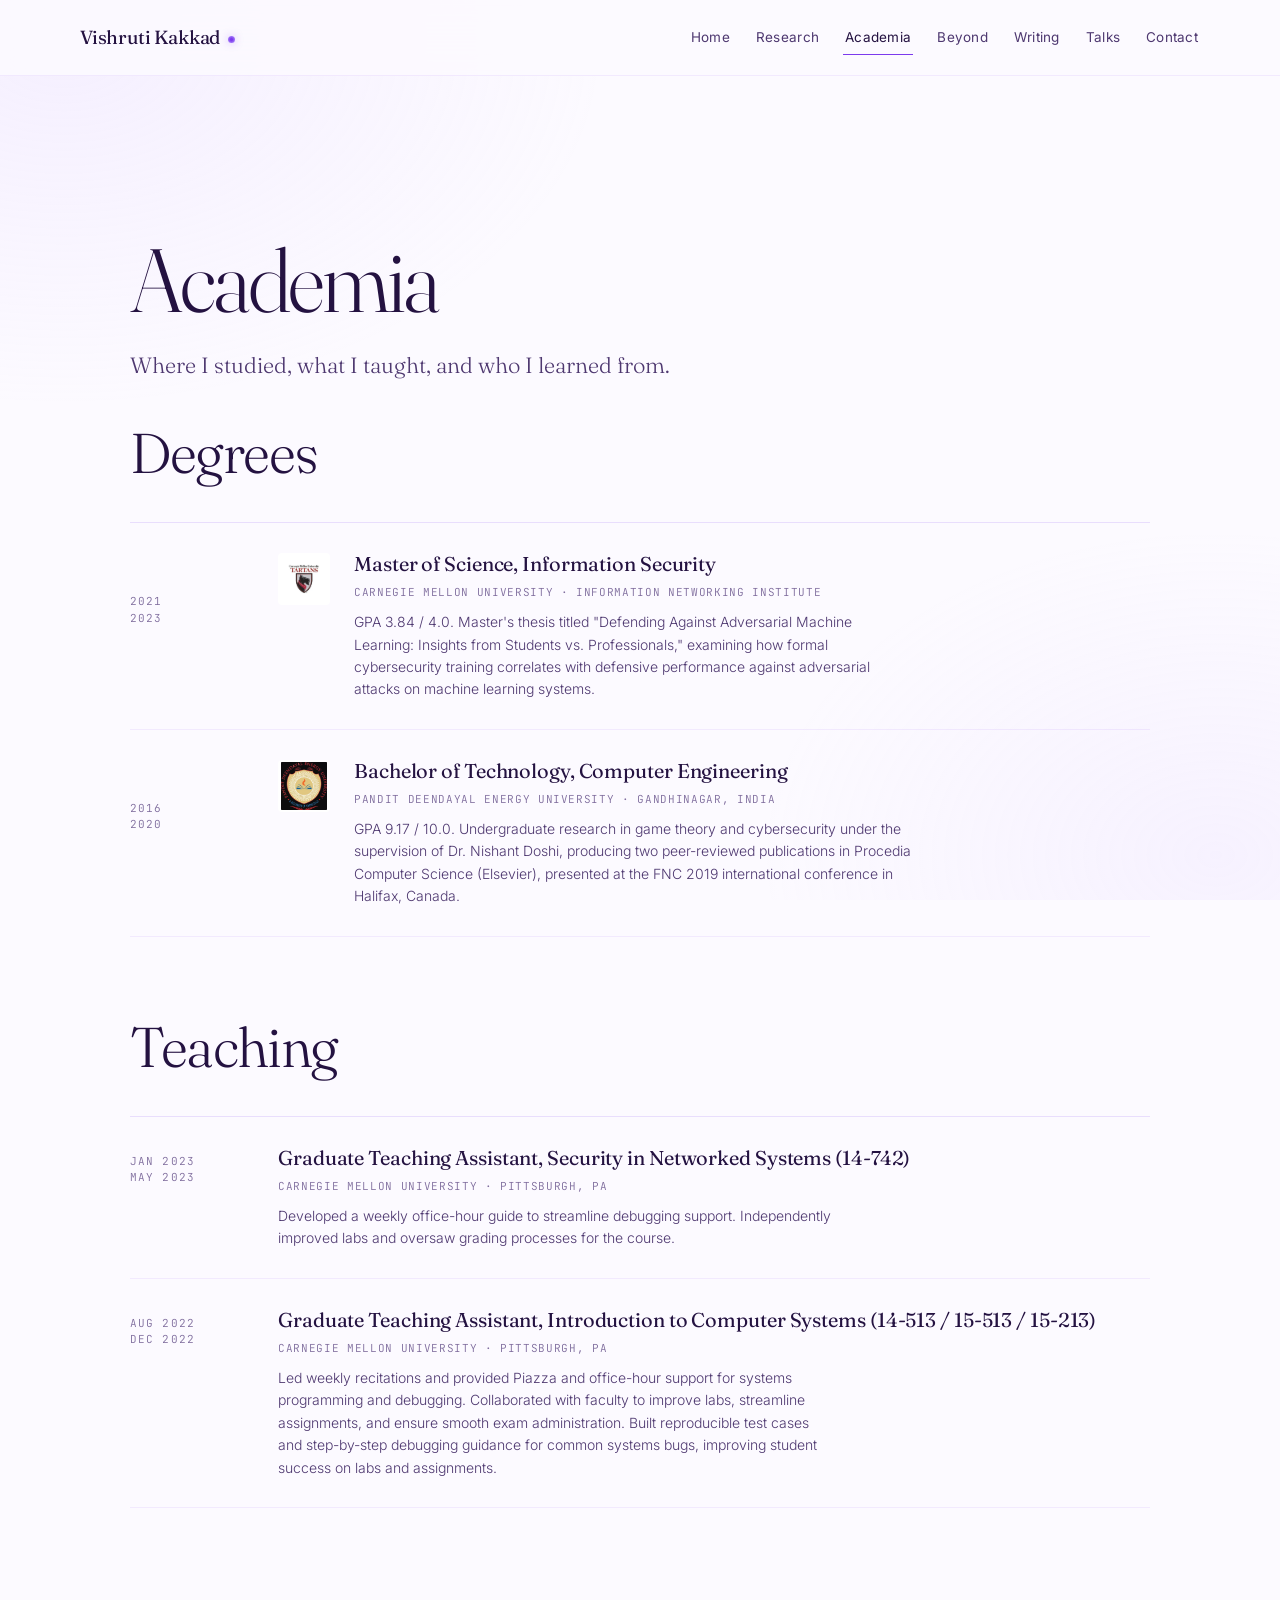
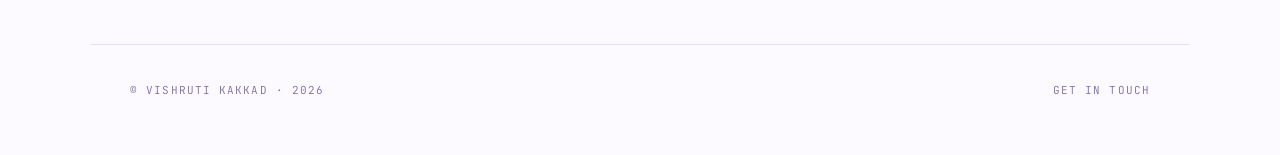
==== academia.html @ ccef3ddd "Add files via upload" ====
<!doctype html>
<html lang="en">
<head>
  <meta charset="utf-8" />
  <meta name="viewport" content="width=device-width, initial-scale=1" />
  <title>Academia &middot; Vishruti Kakkad</title>
  <meta name="description" content="Graduate and undergraduate training, teaching, and research mentorship." />
  <meta name="theme-color" content="#fcfaff" />
  <link rel="stylesheet" href="assets/style.css" />
</head>
<body class="page-clean">

<header class="site-header">
  <div class="header-inner">
    <a class="brand" href="index.html">
      Vishruti Kakkad<span class="blossom" aria-hidden="true"></span>
    </a>
    <button class="menu-toggle" id="menuToggle" aria-label="Toggle menu">Menu</button>
    <nav class="nav-main" id="navMain">
      <a href="index.html">Home</a>
      <a href="work.html">Research</a>
      <a href="academia.html" class="active">Academia</a>
      <a href="beyond.html">Beyond</a>
      <a href="ideas.html">Writing</a>
      <a href="presence.html">Talks</a>
      <a href="contact.html">Contact</a>
    </nav>
  </div>
</header>

<main>

  <section class="hero-pad" style="padding-bottom: 40px;">
    <h1 class="display">Academia</h1>
    <p class="lede">
      Where I studied, what I taught, and who I learned from.
    </p>
  </section>

  <section>
    <h2 class="display">Degrees</h2>

    <ul class="events" style="margin-top: 40px;">

      <li class="event">
        <div class="edate">2021<br>2023</div>
        <div class="ebody">
          <div class="eorg">
            <img class="eorg-logo" src="assets/logos/cmu.webp" alt="Carnegie Mellon University" onerror="this.style.display='none'" />
            <div class="eorg-content">
              <h3>Master of Science, Information Security</h3>
              <div class="evenue">Carnegie Mellon University &middot; Information Networking Institute</div>
              <div class="enote">
                GPA 3.84 / 4.0. Master's thesis titled "Defending Against Adversarial Machine Learning: Insights from Students vs. Professionals," examining how formal cybersecurity training correlates with defensive performance against adversarial attacks on machine learning systems.
              </div>
            </div>
          </div>
        </div>
      </li>

      <li class="event">
        <div class="edate">2016<br>2020</div>
        <div class="ebody">
          <div class="eorg">
            <img class="eorg-logo" src="assets/logos/pdeu.png" alt="Pandit Deendayal Energy University" onerror="this.style.display='none'" />
            <div class="eorg-content">
              <h3>Bachelor of Technology, Computer Engineering</h3>
              <div class="evenue">Pandit Deendayal Energy University &middot; Gandhinagar, India</div>
              <div class="enote">
            GPA 9.17 / 10.0. Undergraduate research in game theory and cybersecurity under the supervision of Dr. Nishant Doshi, producing two peer-reviewed publications in Procedia Computer Science (Elsevier), presented at the FNC 2019 international conference in Halifax, Canada.
          </div>
            </div>
          </div>
        </div>
      </li>

    </ul>
  </section>

  <section style="margin-top: 80px;">
    <h2 class="display">Teaching</h2>

    <ul class="events" style="margin-top: 40px;">

      <li class="event">
        <div class="edate">Jan 2023<br>May 2023</div>
        <div class="ebody">
          <h3>Graduate Teaching Assistant, Security in Networked Systems (14-742)</h3>
          <div class="evenue">Carnegie Mellon University &middot; Pittsburgh, PA</div>
          <div class="enote">
            Developed a weekly office-hour guide to streamline debugging support. Independently improved labs and oversaw grading processes for the course.
          </div>
        </div>
      </li>

      <li class="event">
        <div class="edate">Aug 2022<br>Dec 2022</div>
        <div class="ebody">
          <h3>Graduate Teaching Assistant, Introduction to Computer Systems (14-513 / 15-513 / 15-213)</h3>
          <div class="evenue">Carnegie Mellon University &middot; Pittsburgh, PA</div>
          <div class="enote">
            Led weekly recitations and provided Piazza and office-hour support for systems programming and debugging. Collaborated with faculty to improve labs, streamline assignments, and ensure smooth exam administration. Built reproducible test cases and step-by-step debugging guidance for common systems bugs, improving student success on labs and assignments.
          </div>
        </div>
      </li>

    </ul>
  </section>

</main>

<footer class="site-footer">
  <div>&copy; Vishruti Kakkad &middot; 2026</div>
  <div><a href="contact.html">Get in touch</a></div>
</footer>

<script src="assets/app.js"></script>
</body>
</html>
---- assets/style.css ----
/* ============================================================
   VK Site. White-dominant with lavender accents and selective
   purple emphasis. 50% white, 40% lavender, 10% purple.
   Tulips only appear on non-work pages (handled in HTML).
   No em dashes anywhere.
   ============================================================ */

@import url('https://fonts.googleapis.com/css2?family=Inter:wght@300;400;500;600&family=Fraunces:ital,opsz,wght@0,9..144,300;0,9..144,400;0,9..144,500;1,9..144,300;1,9..144,400;1,9..144,500&family=JetBrains+Mono:wght@400;500&display=swap');

:root{
  /* White / cream base (50%) */
  --paper:        #fcfaff;
  --paper-warm:   #f9f5fd;
  --paper-deep:   #f3eef9;

  /* Lavender mid-tones (40%) */
  --lav-haze:     #f0e8ff;
  --lav-mist:     #e4d5ff;
  --lav-soft:     #d4bfff;
  --lav:          #b79aff;

  /* Purple accents (10%) */
  --purple:       #7c3aed;
  --purple-deep:  #6b21d8;
  --violet:       #9d6dff;

  /* Ink */
  --ink:          #241241;
  --ink-soft:     #4e3870;
  --ink-quiet:    #7d6b9c;
  --ink-faint:    #a396ba;

  /* Rule lines */
  --line:         rgba(124, 58, 237, 0.14);
  --line-soft:    rgba(124, 58, 237, 0.08);
  --line-loud:    rgba(124, 58, 237, 0.26);

  --mono:    "JetBrains Mono", ui-monospace, SFMono-Regular, Menlo, Consolas, monospace;
  --sans:    "Inter", system-ui, -apple-system, "Segoe UI", Roboto, sans-serif;
  --display: "Fraunces", Georgia, serif;
}

*, *::before, *::after { box-sizing: border-box; }
html { scroll-behavior: smooth; }

body {
  margin: 0;
  font-family: var(--sans);
  font-weight: 300;
  line-height: 1.65;
  color: var(--ink);
  background: var(--paper);
  overflow-x: hidden;
  -webkit-font-smoothing: antialiased;
  -moz-osx-font-smoothing: grayscale;
}

a { color: var(--purple); text-decoration: none; transition: color 0.2s ease; }
a:hover { color: var(--purple-deep); }
::selection { background: rgba(183, 154, 255, 0.4); color: var(--ink); }
img { max-width: 100%; height: auto; display: block; }

/* -------------------- Background wash (subtle, mostly white) -------------------- */
/* Work / Home / Seen At pages get this minimal version */
body.page-clean::before {
  content: "";
  position: fixed;
  inset: 0;
  z-index: 0;
  pointer-events: none;
  background:
    radial-gradient(900px 600px at 5% 5%, rgba(216, 196, 255, 0.18), transparent 60%),
    radial-gradient(700px 500px at 95% 95%, rgba(216, 196, 255, 0.14), transparent 65%);
}

/* Beyond / Ideas / Contact pages get the softer airy wash with tulips */
body.page-airy .bgwash {
  position: fixed;
  inset: 0;
  z-index: 0;
  pointer-events: none;
  background:
    radial-gradient(1100px 700px at 10% 8%, rgba(212, 191, 255, 0.32), transparent 58%),
    radial-gradient(900px 700px at 90% 25%, rgba(248, 220, 236, 0.24), transparent 60%),
    radial-gradient(800px 600px at 75% 92%, rgba(212, 191, 255, 0.26), transparent 62%);
}

/* Tulip SVG decorations, only shown on .page-airy */
.tulip-bg {
  position: fixed;
  z-index: 1;
  pointer-events: none;
  opacity: 0.75;
}
.tulip-bg.left-edge {
  left: -110px;
  top: 80px;
  width: 380px;
}
.tulip-bg.right-top {
  right: -70px;
  top: 40px;
  width: 340px;
  transform: scaleX(-1) rotate(8deg);
}
.tulip-bg.right-bottom {
  right: -50px;
  bottom: 40px;
  width: 280px;
  transform: rotate(-6deg);
}
.tulip-bg.bottom-left {
  left: -30px;
  bottom: 0;
  width: 300px;
}
@media (max-width: 1100px) {
  .tulip-bg.left-edge { width: 280px; left: -120px; }
  .tulip-bg.right-top { width: 240px; right: -90px; }
  .tulip-bg.right-bottom { width: 220px; right: -70px; }
  .tulip-bg.bottom-left { width: 240px; left: -70px; }
}
@media (max-width: 720px) {
  .tulip-bg { opacity: 0.48; }
  .tulip-bg.left-edge, .tulip-bg.right-top,
  .tulip-bg.right-bottom, .tulip-bg.bottom-left { width: 180px; }
}

/* -------------------- Header / nav -------------------- */
header.site-header {
  position: sticky;
  top: 0;
  z-index: 30;
  background: rgba(252, 250, 255, 0.88);
  backdrop-filter: blur(18px);
  border-bottom: 1px solid var(--line-soft);
}
.header-inner {
  max-width: 1200px;
  margin: 0 auto;
  padding: 20px 40px;
  display: flex;
  align-items: center;
  justify-content: space-between;
  gap: 40px;
}
@media (max-width: 720px) {
  .header-inner { padding: 16px 20px; gap: 20px; }
}

.brand {
  font-family: var(--display);
  font-weight: 400;
  font-size: 19px;
  letter-spacing: -0.01em;
  color: var(--ink);
  display: flex;
  align-items: baseline;
  gap: 8px;
  line-height: 1;
}
.brand .blossom {
  display: inline-block;
  width: 7px;
  height: 7px;
  background: radial-gradient(circle, var(--purple) 20%, var(--lav) 100%);
  border-radius: 999px;
  transform: translateY(-1px);
  box-shadow: 0 0 8px rgba(124, 58, 237, 0.35);
}

nav.nav-main {
  display: flex;
  gap: 22px;
  align-items: center;
}
nav.nav-main a {
  font-family: var(--sans);
  font-weight: 400;
  font-size: 13.5px;
  letter-spacing: 0.02em;
  color: var(--ink-soft);
  padding: 6px 2px;
  border-bottom: 1.5px solid transparent;
  transition: color 0.2s ease, border-color 0.2s ease;
}
nav.nav-main a:hover { color: var(--purple); }
nav.nav-main a.active {
  color: var(--ink);
  border-bottom-color: var(--purple);
}

/* Mobile menu */
.menu-toggle {
  display: none;
  background: transparent;
  border: 1px solid var(--line);
  border-radius: 10px;
  padding: 8px 12px;
  font-family: var(--mono);
  font-size: 11px;
  letter-spacing: 0.08em;
  color: var(--ink-soft);
  cursor: pointer;
}
@media (max-width: 820px) {
  .menu-toggle { display: block; }
  nav.nav-main {
    position: absolute;
    top: 100%;
    right: 20px;
    left: 20px;
    margin-top: 8px;
    flex-direction: column;
    align-items: stretch;
    gap: 0;
    background: var(--paper);
    border: 1px solid var(--line);
    border-radius: 12px;
    padding: 8px;
    box-shadow: 0 12px 32px rgba(124, 58, 237, 0.08);
    display: none;
  }
  nav.nav-main.open { display: flex; }
  nav.nav-main a {
    padding: 12px 14px;
    border-bottom: 1px solid var(--line-soft);
    border-radius: 0;
  }
  nav.nav-main a:last-child { border-bottom: none; }
  nav.nav-main a.active { border-bottom-color: var(--line-soft); background: var(--paper-deep); }
}

/* -------------------- Main / layout -------------------- */
main {
  position: relative;
  z-index: 2;
  max-width: 1100px;
  margin: 0 auto;
  padding: 80px 40px 120px;
}
@media (max-width: 720px) { main { padding: 48px 20px 80px; } }

/* -------------------- Typography -------------------- */
h1.display {
  font-family: var(--display);
  font-weight: 300;
  font-size: clamp(44px, 7vw, 96px);
  line-height: 0.98;
  letter-spacing: -0.03em;
  margin: 0;
  color: var(--ink);
}
h1.display em {
  font-style: italic;
  font-weight: 300;
  background: linear-gradient(135deg, var(--purple), var(--lav) 80%);
  -webkit-background-clip: text;
  -webkit-text-fill-color: transparent;
  background-clip: text;
  padding-right: 0.08em;
  margin-right: -0.04em;
}

h2.display {
  font-family: var(--display);
  font-weight: 300;
  font-size: clamp(34px, 5vw, 56px);
  line-height: 1.06;
  letter-spacing: -0.025em;
  margin: 0 0 28px;
  color: var(--ink);
  max-width: 22ch;
}
h2.display em {
  font-style: italic;
  color: var(--purple);
}

h3.display {
  font-family: var(--display);
  font-weight: 400;
  font-size: clamp(20px, 2.2vw, 26px);
  line-height: 1.3;
  letter-spacing: -0.01em;
  margin: 0 0 12px;
  color: var(--ink);
}

p.lede {
  font-family: var(--display);
  font-weight: 300;
  font-size: clamp(18px, 1.8vw, 22px);
  line-height: 1.58;
  color: var(--ink-soft);
  margin: 24px 0 0;
  max-width: 58ch;
}

p.body {
  font-size: 16px;
  line-height: 1.72;
  color: var(--ink-soft);
  margin: 0 0 18px;
  max-width: 64ch;
}
p.body strong { color: var(--ink); font-weight: 500; }

.eyebrow {
  font-family: var(--mono);
  font-size: 10.5px;
  letter-spacing: 0.22em;
  color: var(--purple);
  text-transform: uppercase;
  margin-bottom: 28px;
  display: flex;
  align-items: center;
  gap: 12px;
}
.eyebrow::before {
  content: "";
  width: 26px;
  height: 1px;
  background: var(--purple);
}

/* -------------------- Hero block (home) -------------------- */
.hero-pad { padding: 80px 0 40px; }

.hero-split {
  display: grid;
  grid-template-columns: 1.35fr 1fr;
  gap: 72px;
  align-items: center;
}
.hero-split h1.display {
  font-size: clamp(40px, 5.5vw, 76px);
}
@media (max-width: 980px) {
  .hero-split { grid-template-columns: 1fr; gap: 40px; }
  .hero-split .hero-photo { order: -1; max-width: 360px; }
  .hero-split h1.display { font-size: clamp(44px, 7vw, 84px); }
}
.hero-photo {
  position: relative;
  justify-self: end;
  width: 100%;
}
@media (max-width: 980px) {
  .hero-photo { justify-self: start; }
}
.hero-photo::before {
  content: "";
  position: absolute;
  inset: -14px -14px 14px 14px;
  border: 1px solid var(--lav);
  border-radius: 6px;
  z-index: -1;
}
.hero-photo img {
  width: 100%;
  aspect-ratio: 1 / 1;
  object-fit: cover;
  border-radius: 6px;
  filter: saturate(1.03);
  box-shadow: 0 30px 70px rgba(124, 58, 237, 0.14);
}

.hero-meta {
  margin-top: 48px;
  display: flex;
  gap: 48px;
  flex-wrap: wrap;
  padding-top: 28px;
  border-top: 1px solid var(--line);
}
.hero-meta > div {
  font-family: var(--mono);
  font-size: 10.5px;
  letter-spacing: 0.12em;
  color: var(--ink-quiet);
  text-transform: uppercase;
}
.hero-meta > div b {
  display: block;
  font-family: var(--display);
  font-weight: 400;
  font-size: 19px;
  letter-spacing: -0.005em;
  color: var(--ink);
  margin-top: 8px;
  text-transform: none;
}

.lede-stats {
  margin-top: 48px;
  padding-top: 28px;
  border-top: 1px solid var(--line);
  font-family: var(--display);
  font-weight: 300;
  font-size: clamp(17px, 1.7vw, 21px);
  line-height: 1.55;
  color: var(--ink-soft);
  max-width: 62ch;
}
.lede-stats .bignum {
  font-weight: 400;
  color: var(--purple);
}

/* -------------------- Affiliations grid (LOGO CARDS) -------------------- */
.affil-section {
  margin-top: 96px;
}
.affil-section .eyebrow {
  margin-bottom: 24px;
}
.affil-lede {
  font-family: var(--display);
  font-weight: 300;
  font-size: clamp(22px, 2.8vw, 32px);
  line-height: 1.25;
  letter-spacing: -0.02em;
  color: var(--ink);
  max-width: 38ch;
  margin: 0 0 44px;
}
.affil-lede em {
  font-style: italic;
  color: var(--purple);
}

.logo-grid {
  display: grid;
  grid-template-columns: repeat(3, 1fr);
  gap: 1px;
  background: var(--line-soft);
  border: 1px solid var(--line-soft);
  border-radius: 18px;
  overflow: hidden;
}
@media (max-width: 820px) {
  .logo-grid { grid-template-columns: repeat(2, 1fr); }
}
@media (max-width: 520px) {
  .logo-grid { grid-template-columns: 1fr; }
}

.logo-cell {
  background: var(--paper);
  padding: 28px 24px;
  display: flex;
  flex-direction: column;
  justify-content: space-between;
  gap: 18px;
  min-height: 130px;
  transition: background 0.25s ease, color 0.25s ease;
  color: var(--ink);
  text-decoration: none;
}
.logo-cell:hover {
  background: var(--lav-haze);
  color: var(--purple);
}
.logo-cell .logo-slot {
  height: 40px;
  display: flex;
  align-items: center;
  color: var(--ink);
  transition: color 0.25s ease;
}
.logo-cell:hover .logo-slot { color: var(--purple); }
.logo-cell .logo-slot img {
  height: 100%;
  width: auto;
  max-width: 100%;
}
.logo-cell .logo-role {
  font-family: var(--mono);
  font-size: 10.5px;
  letter-spacing: 0.14em;
  color: var(--ink-quiet);
  text-transform: uppercase;
}
.logo-cell:hover .logo-role { color: var(--purple-deep); }

/* -------------------- Publications list -------------------- */
.pub-list {
  list-style: none;
  padding: 0;
  margin: 48px 0 0;
  border-top: 1px solid var(--line);
}
.pub {
  display: grid;
  grid-template-columns: 88px 1fr auto;
  gap: 28px;
  padding: 28px 0;
  align-items: baseline;
  border-bottom: 1px solid var(--line-soft);
  transition: border-color 0.25s ease;
}
.pub:hover { border-bottom-color: var(--line-loud); }
.pub .pyear {
  font-family: var(--mono);
  font-size: 12px;
  letter-spacing: 0.08em;
  color: var(--ink-quiet);
}
.pub .pbody h3 {
  font-family: var(--display);
  font-weight: 400;
  font-size: clamp(18px, 2vw, 24px);
  line-height: 1.3;
  letter-spacing: -0.01em;
  margin: 0;
  color: var(--ink);
}
.pub .pvenue {
  margin-top: 8px;
  font-family: var(--mono);
  font-size: 11px;
  letter-spacing: 0.06em;
  color: var(--ink-quiet);
  text-transform: uppercase;
  display: flex;
  align-items: center;
  gap: 10px;
}
.pub .pvenue-logo {
  flex-shrink: 0;
  height: 16px;
  width: auto;
  max-width: 60px;
  object-fit: contain;
  opacity: 0.75;
}
.pub .pnote {
  margin-top: 10px;
  font-size: 14px;
  line-height: 1.6;
  color: var(--ink-soft);
  max-width: 62ch;
}
.pub .plink {
  font-family: var(--mono);
  font-size: 11px;
  letter-spacing: 0.14em;
  color: var(--purple);
  text-transform: uppercase;
  white-space: nowrap;
  opacity: 0.75;
  transition: opacity 0.2s ease, transform 0.2s ease;
}
.pub:hover .plink { opacity: 1; transform: translateX(4px); }
@media (max-width: 720px) {
  .pub { grid-template-columns: 1fr; gap: 6px; }
  .pub .plink { margin-top: 10px; }
}

/* -------------------- Fun fact inline note -------------------- */
.fun-fact {
  margin-top: 40px;
  padding: 22px 24px;
  border-radius: 14px;
  background: var(--lav-haze);
  border: 1px solid var(--line-soft);
  display: flex;
  gap: 18px;
  align-items: flex-start;
}
.fun-fact .ff-label {
  flex-shrink: 0;
  font-family: var(--mono);
  font-size: 10.5px;
  letter-spacing: 0.22em;
  color: var(--purple);
  text-transform: uppercase;
  padding-top: 4px;
}
.fun-fact .ff-body {
  font-size: 14.5px;
  line-height: 1.6;
  color: var(--ink-soft);
  max-width: 62ch;
}
.fun-fact .ff-body a {
  color: var(--purple);
  border-bottom: 1px solid rgba(124, 58, 237, 0.26);
}
.fun-fact .ff-body a:hover { border-bottom-color: var(--purple); }
@media (max-width: 640px) { .fun-fact { flex-direction: column; gap: 8px; } }

/* -------------------- Event list (Seen At) -------------------- */
.events {
  margin-top: 32px;
  list-style: none;
  padding: 0;
  border-top: 1px solid var(--line);
}
.event {
  padding: 28px 0;
  border-bottom: 1px solid var(--line-soft);
  display: grid;
  grid-template-columns: 120px 1fr auto;
  gap: 28px;
  align-items: baseline;
}
@media (max-width: 720px) {
  .event { grid-template-columns: 1fr; gap: 8px; }
}
.event .edate {
  font-family: var(--mono);
  font-size: 11px;
  letter-spacing: 0.1em;
  color: var(--ink-quiet);
  text-transform: uppercase;
  line-height: 1.5;
}
.event .ebody h3 {
  font-family: var(--display);
  font-weight: 400;
  font-size: 20px;
  line-height: 1.3;
  letter-spacing: -0.005em;
  color: var(--ink);
  margin: 0 0 6px;
}

/* Organization logo as a left column, all content on the right.
   Used when an experience or degree entry has an associated logo. */
.event .eorg {
  display: grid;
  grid-template-columns: 56px 1fr;
  gap: 20px;
  align-items: start;
}
.event .eorg h3 { margin: 0 0 6px; }
.event .eorg-logo {
  width: 52px;
  height: 52px;
  object-fit: contain;
  opacity: 0.95;
  margin-top: 2px;
  background: white;
  border-radius: 4px;
  padding: 2px;
}
.event .eorg-content {
  min-width: 0;
}
.event .eorg-content .evenue,
.event .eorg-content .enote {
  margin-top: 0;
}
.event .evenue {
  font-family: var(--mono);
  font-size: 11px;
  letter-spacing: 0.06em;
  color: var(--ink-quiet);
  text-transform: uppercase;
  margin-bottom: 10px;
}
.event .enote {
  font-size: 14px;
  line-height: 1.6;
  color: var(--ink-soft);
  max-width: 62ch;
}
.event .elink {
  font-family: var(--mono);
  font-size: 11px;
  letter-spacing: 0.14em;
  color: var(--purple);
  text-transform: uppercase;
  white-space: nowrap;
  opacity: 0.75;
  transition: opacity 0.2s ease, transform 0.2s ease;
}
.event:hover .elink { opacity: 1; transform: translateX(4px); }

/* -------------------- Beyond / painting -------------------- */
.beyond-layout {
  display: grid;
  grid-template-columns: 1fr 1.1fr;
  gap: 64px;
  margin-top: 40px;
  align-items: center;
}
@media (max-width: 920px) { .beyond-layout { grid-template-columns: 1fr; gap: 48px; } }

.painting-wrap { position: relative; }
.painting-wrap img {
  width: 100%;
  border-radius: 6px;
  box-shadow:
    0 30px 80px rgba(124, 58, 237, 0.14),
    0 10px 24px rgba(124, 58, 237, 0.09),
    0 0 0 1px rgba(124, 58, 237, 0.06);
  transition: transform 0.5s cubic-bezier(0.2, 0.8, 0.2, 1);
}
.painting-wrap:hover img { transform: translateY(-3px) rotate(-0.3deg); }
.painting-wrap .caption {
  margin-top: 18px;
  font-family: var(--mono);
  font-size: 10.5px;
  letter-spacing: 0.18em;
  color: var(--ink-quiet);
  text-transform: uppercase;
  text-align: right;
}

.outside-text p.body { font-size: 17px; }

/* -------------------- Portrait / about -------------------- */
.about-layout {
  display: grid;
  grid-template-columns: 1fr 1.3fr;
  gap: 72px;
  margin-top: 24px;
  align-items: start;
}
@media (max-width: 920px) { .about-layout { grid-template-columns: 1fr; gap: 48px; } }

.portrait-wrap { position: relative; }
.portrait-wrap::before {
  content: "";
  position: absolute;
  inset: -14px -14px 14px 14px;
  border: 1px solid var(--lav);
  border-radius: 6px;
  z-index: -1;
}
.portrait-wrap img {
  width: 100%;
  aspect-ratio: 1 / 1;
  object-fit: cover;
  border-radius: 6px;
  filter: saturate(1.03);
  box-shadow: 0 24px 60px rgba(124, 58, 237, 0.14);
}

/* -------------------- Reading list (books) -------------------- */
.books {
  margin-top: 24px;
  border-top: 1px solid var(--line-soft);
}
.book {
  padding: 18px 0;
  border-bottom: 1px solid var(--line-soft);
  display: grid;
  grid-template-columns: 1fr auto;
  gap: 8px 24px;
  align-items: baseline;
}
.book .btitle {
  font-family: var(--display);
  font-weight: 400;
  font-size: 17px;
  line-height: 1.3;
  color: var(--ink);
  letter-spacing: -0.005em;
}
.book .bauthor {
  font-family: var(--mono);
  font-size: 11px;
  letter-spacing: 0.08em;
  color: var(--ink-quiet);
  text-transform: uppercase;
  white-space: nowrap;
}
@media (max-width: 720px) {
  .book { grid-template-columns: 1fr; }
  .book .bauthor { white-space: normal; }
}

/* -------------------- Chip row (interests) -------------------- */
.chips-inline {
  margin-top: 24px;
  display: grid;
  grid-template-columns: repeat(2, 1fr);
  gap: 10px 24px;
  font-family: var(--mono);
  font-size: 12px;
  color: var(--ink-soft);
}
.chips-inline span {
  padding: 2px 0;
}

/* -------------------- Hobby list (themed label + description pairs) -------------------- */
.hobby-list {
  margin: 32px 0 0;
  padding: 0;
  display: grid;
  grid-template-columns: 1fr 1fr;
  gap: 24px 48px;
  border-top: 1px solid var(--line-soft);
  padding-top: 28px;
}
.hobby-item { margin: 0; }
.hobby-item dt {
  font-family: var(--mono);
  font-size: 10.5px;
  letter-spacing: 0.22em;
  color: var(--purple);
  text-transform: uppercase;
  margin-bottom: 8px;
}
.hobby-item dd {
  margin: 0;
  font-size: 15px;
  line-height: 1.6;
  color: var(--ink-soft);
  max-width: 42ch;
}
@media (max-width: 720px) {
  .hobby-list { grid-template-columns: 1fr; gap: 20px; }
}

/* -------------------- Prose quote (tulip poem) -------------------- */
.prose-quote {
  font-family: var(--display);
  font-weight: 300;
  font-style: italic;
  font-size: clamp(22px, 2.6vw, 30px);
  line-height: 1.45;
  color: var(--ink);
  letter-spacing: -0.01em;
  max-width: 30ch;
  margin: 40px 0;
  padding-left: 24px;
  border-left: 2px solid var(--purple);
}

/* -------------------- Medium article card -------------------- */
.article-card {
  margin-top: 32px;
  display: block;
  padding: 32px;
  border-radius: 18px;
  border: 1px solid var(--line);
  background: var(--paper);
  transition: transform 0.3s ease, border-color 0.3s ease, box-shadow 0.3s ease;
  text-decoration: none;
}
.article-card:hover {
  transform: translateY(-2px);
  border-color: var(--lav);
  box-shadow: 0 18px 40px rgba(124, 58, 237, 0.1);
}
.article-card .ac-platform {
  font-family: var(--mono);
  font-size: 10.5px;
  letter-spacing: 0.22em;
  color: var(--purple);
  text-transform: uppercase;
  margin-bottom: 12px;
}
.article-card h3 {
  font-family: var(--display);
  font-weight: 400;
  font-size: clamp(22px, 2.4vw, 28px);
  line-height: 1.3;
  letter-spacing: -0.01em;
  color: var(--ink);
  margin: 0 0 14px;
}
.article-card p {
  font-size: 15px;
  line-height: 1.6;
  color: var(--ink-soft);
  margin: 0 0 16px;
  max-width: 58ch;
}
.article-card .ac-link {
  font-family: var(--mono);
  font-size: 11px;
  letter-spacing: 0.14em;
  color: var(--purple);
  text-transform: uppercase;
}

/* -------------------- Coming soon card -------------------- */
.cs-card {
  margin-top: 40px;
  padding: 48px 40px;
  border-radius: 18px;
  border: 1px dashed var(--lav);
  background: var(--lav-haze);
  text-align: center;
}
.cs-card .cs-tag {
  font-family: var(--mono);
  font-size: 10.5px;
  letter-spacing: 0.22em;
  color: var(--purple);
  text-transform: uppercase;
  margin-bottom: 18px;
}
.cs-card h3 {
  font-family: var(--display);
  font-weight: 300;
  font-size: clamp(24px, 3vw, 32px);
  line-height: 1.2;
  letter-spacing: -0.02em;
  color: var(--ink);
  margin: 0 0 14px;
}
.cs-card p {
  font-size: 15px;
  line-height: 1.62;
  color: var(--ink-soft);
  margin: 0 auto;
  max-width: 52ch;
}
.cs-card .cs-tulip {
  display: block;
  margin: 24px auto 0;
  width: 58px;
  opacity: 0.75;
}

/* -------------------- Contact page -------------------- */
.contact-hero {
  text-align: left;
  max-width: 32ch;
}
.contact-methods {
  margin-top: 56px;
  display: grid;
  grid-template-columns: 1fr 1fr;
  gap: 24px;
}
@media (max-width: 720px) { .contact-methods { grid-template-columns: 1fr; } }

.contact-card {
  padding: 28px;
  border-radius: 16px;
  border: 1px solid var(--line);
  background: var(--paper);
  text-decoration: none;
  transition: transform 0.25s ease, border-color 0.25s ease, background 0.25s ease;
}
.contact-card:hover {
  transform: translateY(-2px);
  border-color: var(--purple);
  background: var(--lav-haze);
}
.contact-card .cc-label {
  font-family: var(--mono);
  font-size: 10.5px;
  letter-spacing: 0.18em;
  color: var(--ink-quiet);
  text-transform: uppercase;
  margin-bottom: 10px;
}
.contact-card .cc-value {
  font-family: var(--display);
  font-weight: 400;
  font-size: 20px;
  line-height: 1.3;
  letter-spacing: -0.01em;
  color: var(--ink);
  word-break: break-word;
}

.open-to {
  margin-top: 72px;
  padding: 40px 44px;
  border-radius: 20px;
  border: 1px solid var(--line);
  background: linear-gradient(135deg, var(--lav-haze), var(--paper-warm));
}
.open-to h3 {
  font-family: var(--display);
  font-weight: 300;
  font-size: clamp(22px, 2.6vw, 28px);
  line-height: 1.3;
  letter-spacing: -0.02em;
  margin: 0 0 16px;
  color: var(--ink);
}
.open-to ul {
  margin: 0;
  padding-left: 22px;
  color: var(--ink-soft);
  font-size: 15.5px;
  line-height: 1.75;
}
.open-to li { margin: 6px 0; }
.open-to li::marker { color: var(--purple); }

/* -------------------- Office hours booking card -------------------- */
.booking {
  margin-top: 64px;
  padding: 44px 44px;
  border-radius: 20px;
  border: 1px solid var(--line);
  background: var(--paper);
  position: relative;
  overflow: hidden;
}
.booking::before {
  content: "";
  position: absolute;
  inset: 0;
  background: radial-gradient(600px 300px at 100% 0%, rgba(212, 191, 255, 0.28), transparent 70%);
  pointer-events: none;
}
.booking-inner {
  position: relative;
  z-index: 1;
}
.booking h3 {
  font-family: var(--display);
  font-weight: 300;
  font-size: clamp(22px, 2.6vw, 28px);
  line-height: 1.3;
  letter-spacing: -0.02em;
  margin: 0 0 14px;
  color: var(--ink);
}
.booking p {
  margin: 0 0 24px;
  font-size: 15.5px;
  line-height: 1.7;
  color: var(--ink-soft);
  max-width: 62ch;
}
.booking-cta {
  display: inline-block;
  padding: 14px 26px;
  background: var(--purple);
  color: var(--paper);
  font-family: var(--mono);
  font-size: 12px;
  letter-spacing: 0.14em;
  text-transform: uppercase;
  text-decoration: none;
  border-radius: 999px;
  transition: background 0.25s ease, transform 0.25s ease;
}
.booking-cta:hover {
  background: var(--purple-deep);
  color: var(--paper);
  transform: translateY(-1px);
}
@media (max-width: 640px) {
  .booking { padding: 32px 26px; }
}

/* -------------------- Footer -------------------- */
footer.site-footer {
  position: relative;
  z-index: 2;
  max-width: 1100px;
  margin: 0 auto;
  padding: 36px 40px 56px;
  border-top: 1px solid var(--line);
  display: flex;
  justify-content: space-between;
  align-items: baseline;
  gap: 20px;
  flex-wrap: wrap;
  font-family: var(--mono);
  font-size: 11px;
  letter-spacing: 0.1em;
  color: var(--ink-quiet);
  text-transform: uppercase;
}
@media (max-width: 720px) { footer.site-footer { padding: 32px 20px 48px; } }
footer.site-footer a { color: var(--ink-quiet); }
footer.site-footer a:hover { color: var(--purple); }
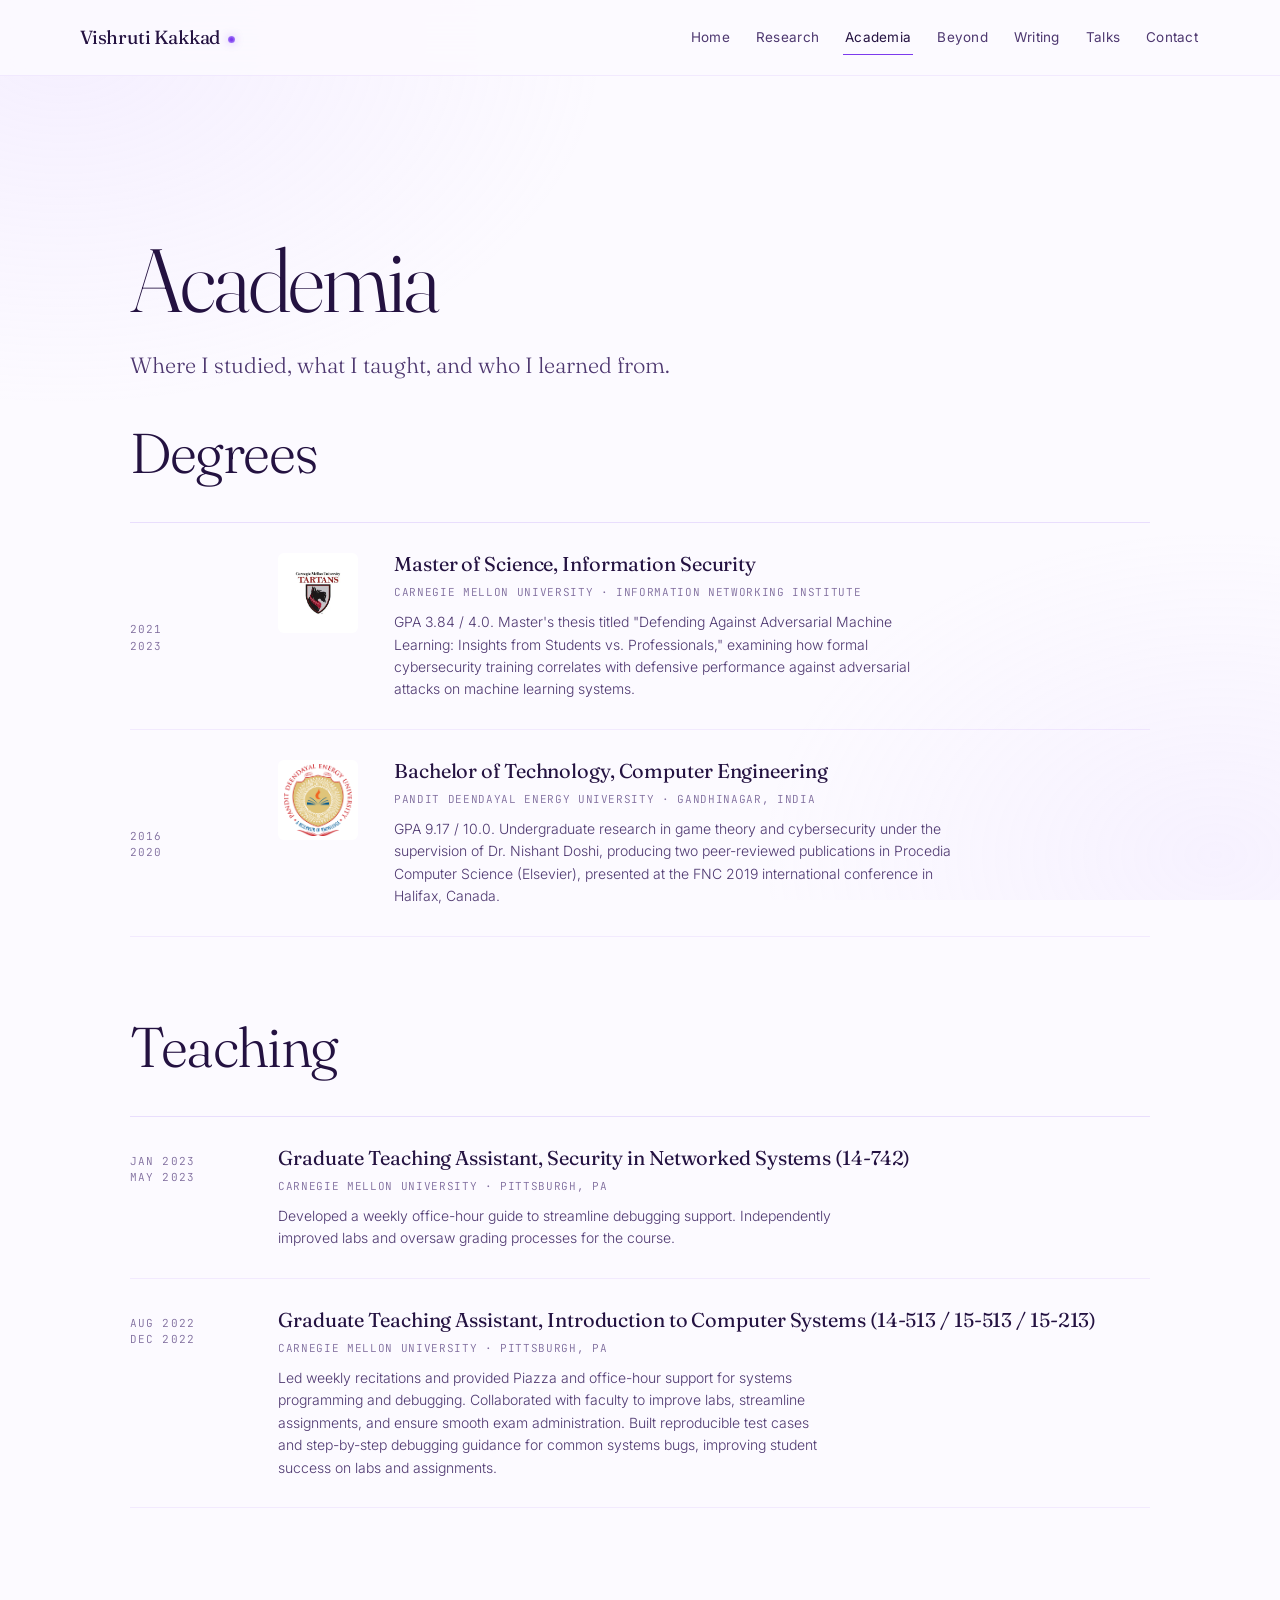
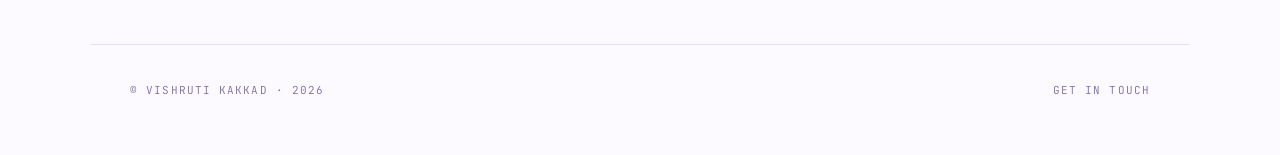
==== commit fcce5169: "Update academia.html" ====
--- a/academia.html
+++ b/academia.html
@@ -8,7 +8,7 @@
   <meta name="theme-color" content="#fcfaff" />
   <link rel="stylesheet" href="assets/style.css" />
 </head>
-<body class="page-clean">
+<body class="page-clean page-academia">
 
 <header class="site-header">
   <div class="header-inner">
--- a/assets/style.css
+++ b/assets/style.css
@@ -529,11 +529,11 @@
 }
 .pub .pvenue-logo {
   flex-shrink: 0;
-  height: 16px;
+  height: 22px;
   width: auto;
-  max-width: 60px;
+  max-width: 80px;
   object-fit: contain;
-  opacity: 0.75;
+  opacity: 1;
 }
 .pub .pnote {
   margin-top: 10px;
@@ -631,20 +631,20 @@
    Used when an experience or degree entry has an associated logo. */
 .event .eorg {
   display: grid;
-  grid-template-columns: 56px 1fr;
-  gap: 20px;
+  grid-template-columns: 88px 1fr;
+  gap: 28px;
   align-items: start;
 }
 .event .eorg h3 { margin: 0 0 6px; }
 .event .eorg-logo {
-  width: 52px;
-  height: 52px;
+  width: 80px;
+  height: 80px;
   object-fit: contain;
-  opacity: 0.95;
+  opacity: 1;
   margin-top: 2px;
   background: white;
-  border-radius: 4px;
-  padding: 2px;
+  border-radius: 6px;
+  padding: 4px;
 }
 .event .eorg-content {
   min-width: 0;
@@ -652,6 +652,10 @@
 .event .eorg-content .evenue,
 .event .eorg-content .enote {
   margin-top: 0;
+}
+@media (max-width: 720px) {
+  .event .eorg { grid-template-columns: 64px 1fr; gap: 16px; }
+  .event .eorg-logo { width: 60px; height: 60px; }
 }
 .event .evenue {
   font-family: var(--mono);
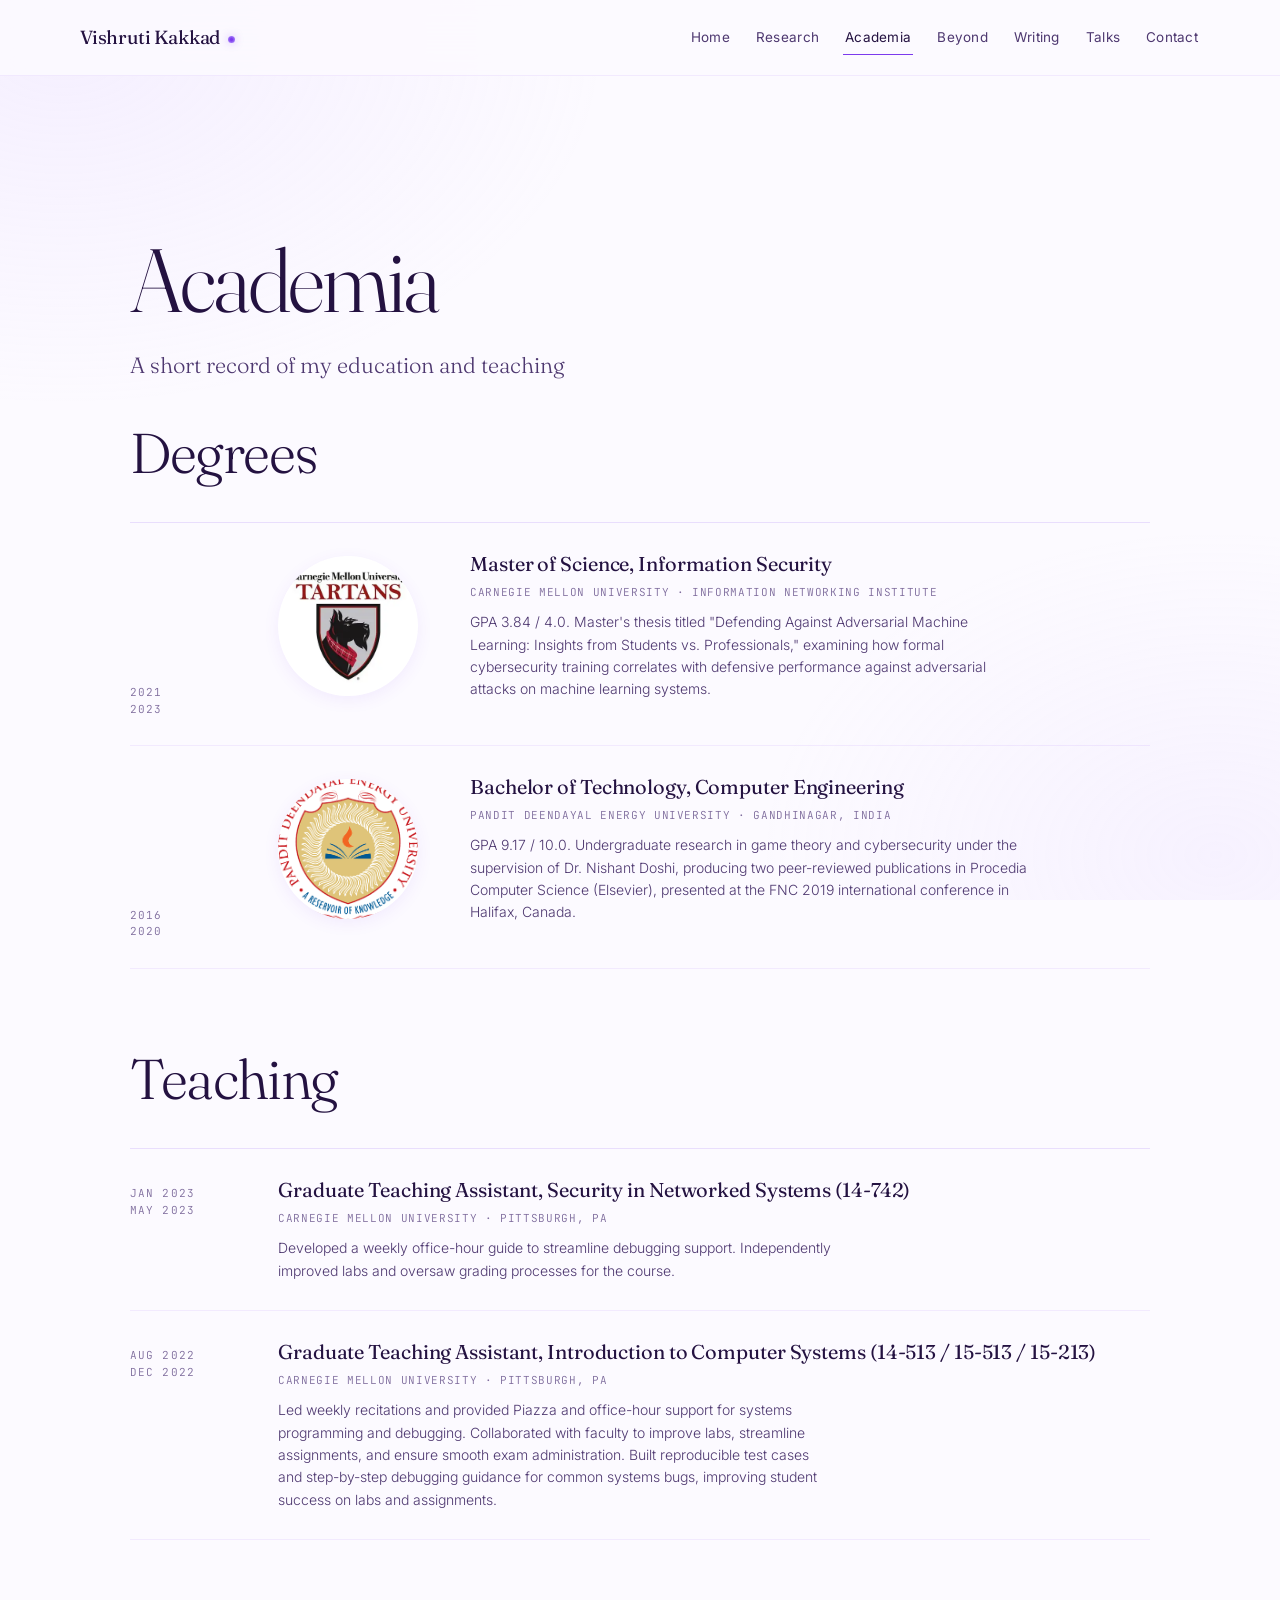
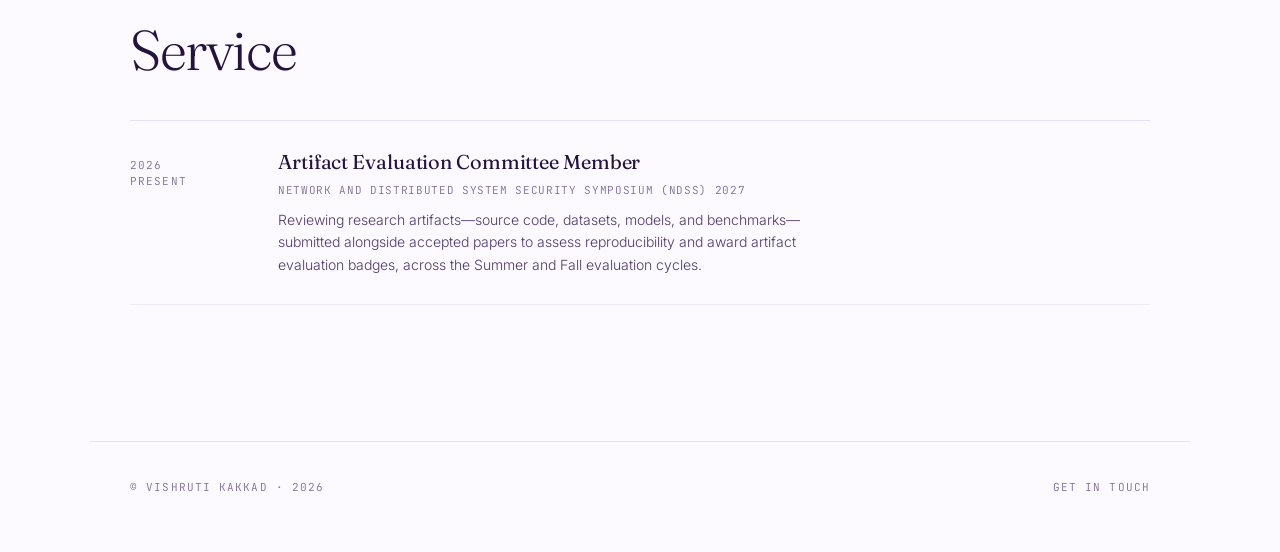
==== commit 45b54d1a: "Add service section with committee member details" ====
--- a/academia.html
+++ b/academia.html
@@ -33,7 +33,7 @@
   <section class="hero-pad" style="padding-bottom: 40px;">
     <h1 class="display">Academia</h1>
     <p class="lede">
-      Where I studied, what I taught, and who I learned from.
+      A short record of my education and teaching
     </p>
   </section>
 
@@ -107,6 +107,25 @@
     </ul>
   </section>
 
+  <section style="margin-top: 80px;">
+    <h2 class="display">Service</h2>
+
+    <ul class="events" style="margin-top: 40px;">
+
+      <li class="event">
+        <div class="edate">2026<br>Present</div>
+        <div class="ebody">
+          <h3>Artifact Evaluation Committee Member</h3>
+          <div class="evenue">Network and Distributed System Security Symposium (NDSS) 2027</div>
+          <div class="enote">
+            Reviewing research artifacts&mdash;source code, datasets, models, and benchmarks&mdash;submitted alongside accepted papers to assess reproducibility and award artifact evaluation badges, across the Summer and Fall evaluation cycles.
+          </div>
+        </div>
+      </li>
+
+    </ul>
+  </section>
+
 </main>
 
 <footer class="site-footer">
--- a/assets/style.css
+++ b/assets/style.css
@@ -1,9 +1,4 @@
-/* ============================================================
-   VK Site. White-dominant with lavender accents and selective
-   purple emphasis. 50% white, 40% lavender, 10% purple.
-   Tulips only appear on non-work pages (handled in HTML).
-   No em dashes anywhere.
-   ============================================================ */
+
 
 @import url('https://fonts.googleapis.com/css2?family=Inter:wght@300;400;500;600&family=Fraunces:ital,opsz,wght@0,9..144,300;0,9..144,400;0,9..144,500;1,9..144,300;1,9..144,400;1,9..144,500&family=JetBrains+Mono:wght@400;500&display=swap');
 
@@ -629,6 +624,7 @@
 
 /* Organization logo as a left column, all content on the right.
    Used when an experience or degree entry has an associated logo. */
+/* Default organization logo size for Experience on Home page */
 .event .eorg {
   display: grid;
   grid-template-columns: 88px 1fr;
@@ -642,9 +638,6 @@
   object-fit: contain;
   opacity: 1;
   margin-top: 2px;
-  background: white;
-  border-radius: 6px;
-  padding: 4px;
 }
 .event .eorg-content {
   min-width: 0;
@@ -656,6 +649,33 @@
 @media (max-width: 720px) {
   .event .eorg { grid-template-columns: 64px 1fr; gap: 16px; }
   .event .eorg-logo { width: 60px; height: 60px; }
+}
+
+/* Round logo treatment on the Academia page only */
+body.page-academia .event .eorg {
+  grid-template-columns: 160px 1fr;
+  gap: 32px;
+  align-items: center;
+}
+body.page-academia .event .eorg-logo {
+  width: 140px;
+  height: 140px;
+  min-height: 140px;
+  max-height: 140px;
+  border-radius: 50%;
+  object-fit: cover;
+  object-position: center center;
+  background: white;
+  margin-top: 0;
+  box-shadow: 0 4px 16px rgba(124, 58, 237, 0.08);
+}
+@media (max-width: 820px) {
+  body.page-academia .event .eorg { grid-template-columns: 110px 1fr; gap: 20px; }
+  body.page-academia .event .eorg-logo { width: 100px; height: 100px; min-height: 100px; max-height: 100px; }
+}
+@media (max-width: 520px) {
+  body.page-academia .event .eorg { grid-template-columns: 80px 1fr; gap: 16px; }
+  body.page-academia .event .eorg-logo { width: 72px; height: 72px; min-height: 72px; max-height: 72px; }
 }
 .event .evenue {
   font-family: var(--mono);
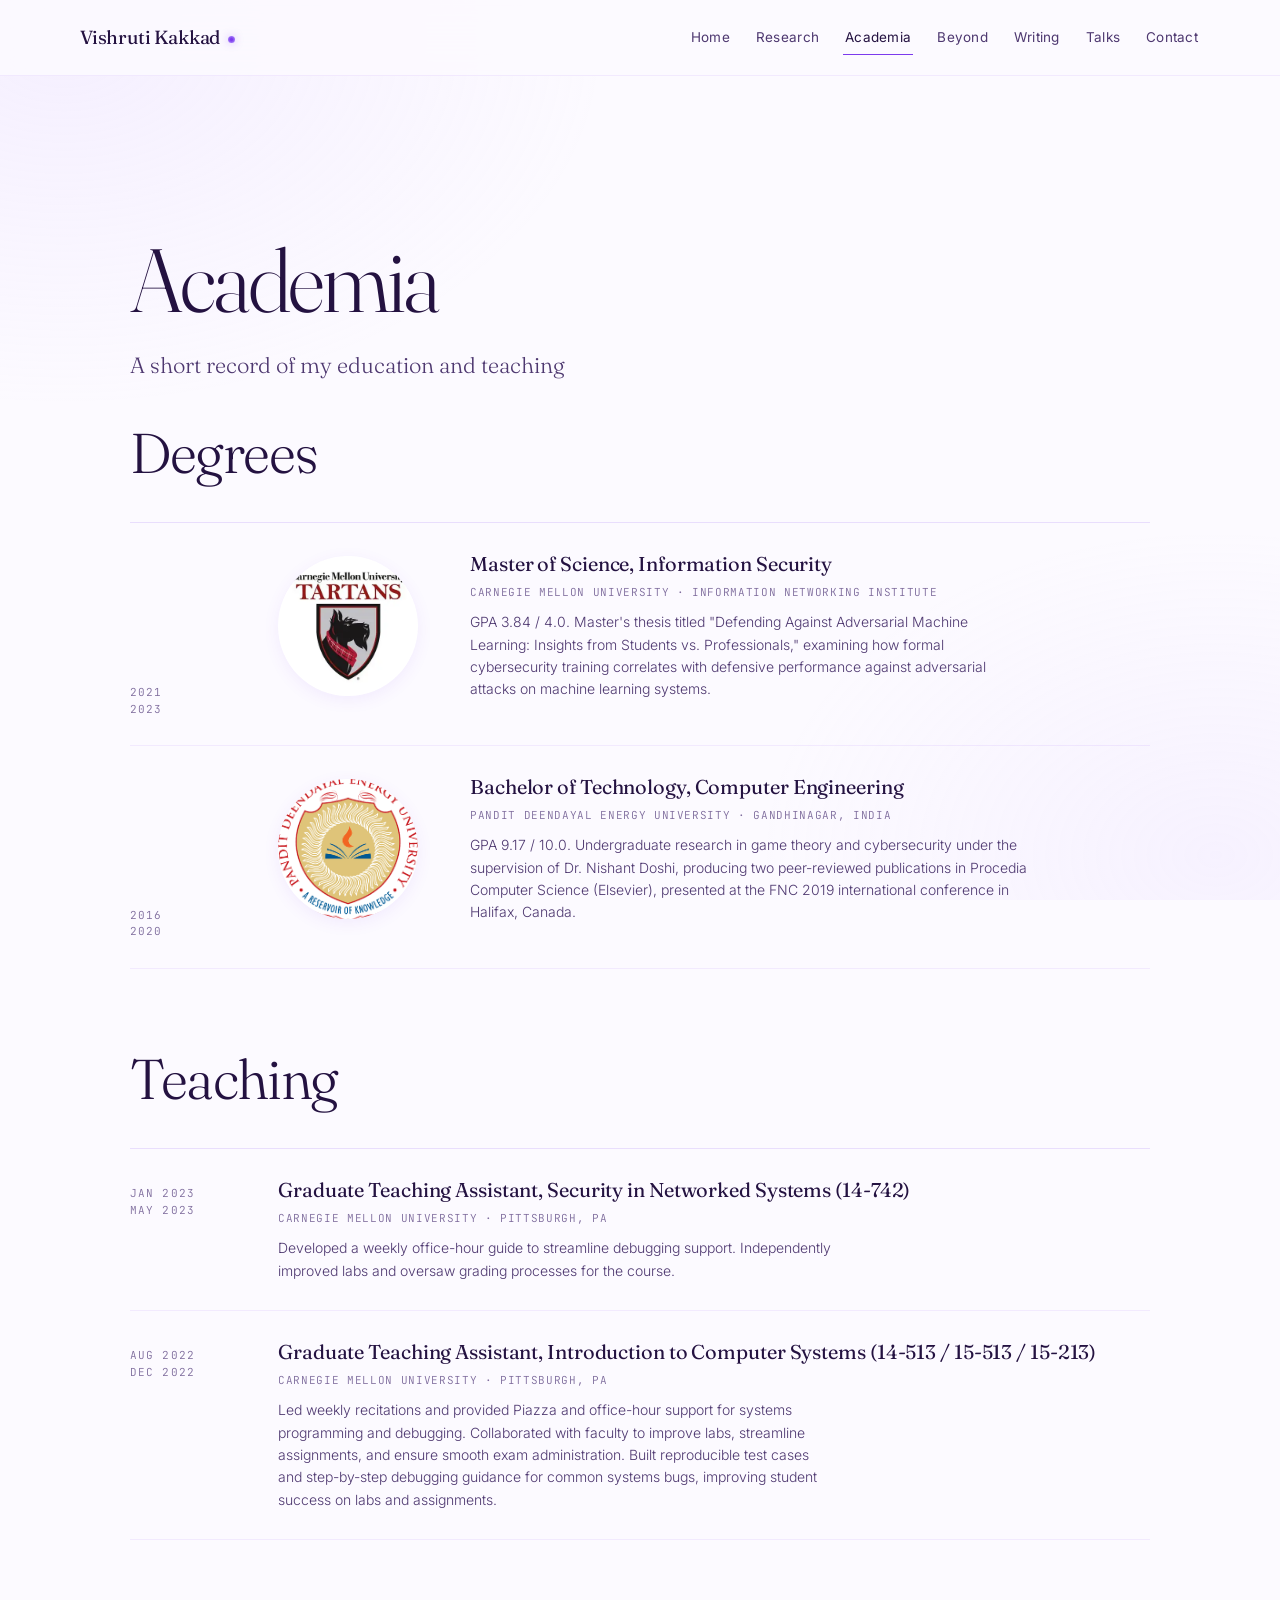
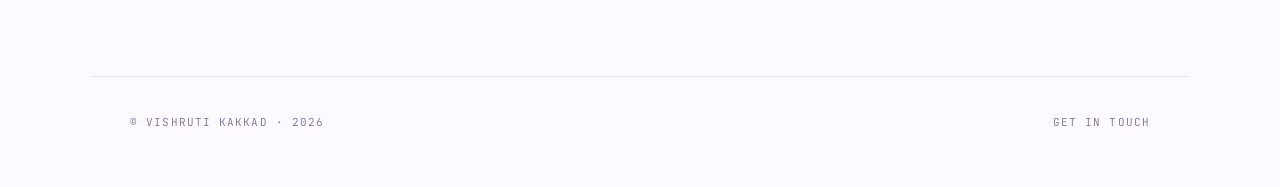
==== commit a0bfb702: "Update academia.html" ====
--- a/academia.html
+++ b/academia.html
@@ -107,25 +107,6 @@
     </ul>
   </section>
 
-  <section style="margin-top: 80px;">
-    <h2 class="display">Service</h2>
-
-    <ul class="events" style="margin-top: 40px;">
-
-      <li class="event">
-        <div class="edate">2026<br>Present</div>
-        <div class="ebody">
-          <h3>Artifact Evaluation Committee Member</h3>
-          <div class="evenue">Network and Distributed System Security Symposium (NDSS) 2027</div>
-          <div class="enote">
-            Reviewing research artifacts&mdash;source code, datasets, models, and benchmarks&mdash;submitted alongside accepted papers to assess reproducibility and award artifact evaluation badges, across the Summer and Fall evaluation cycles.
-          </div>
-        </div>
-      </li>
-
-    </ul>
-  </section>
-
 </main>
 
 <footer class="site-footer">
